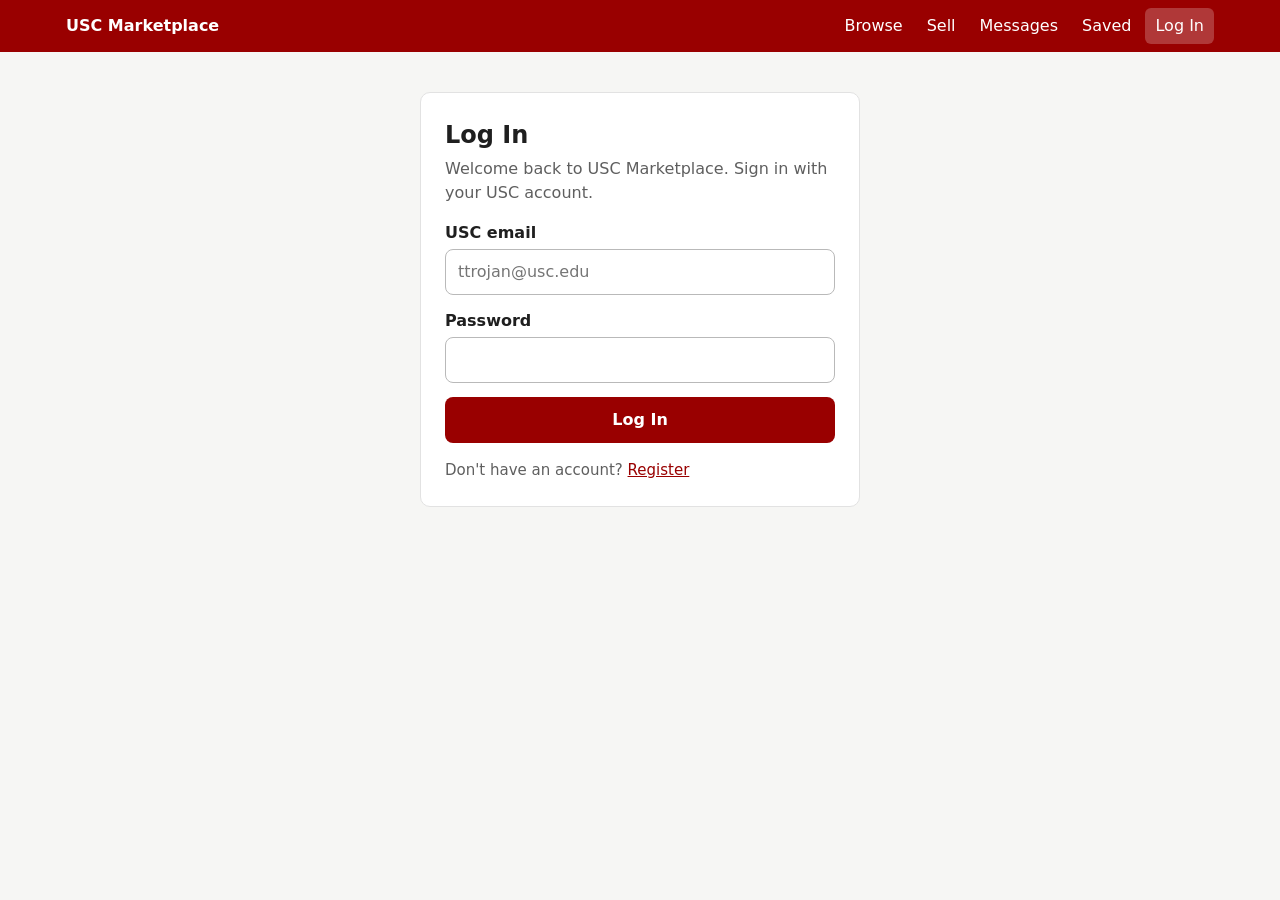
==== WebContent/profile.html @ 00909b3a "Profile pages: profile.html, edit-profile.html (section 6)" ====
<!DOCTYPE html>
<html lang="en">
<head>
  <meta charset="UTF-8">
  <meta name="viewport" content="width=device-width, initial-scale=1">
  <title>Profile · USC Marketplace</title>
  <link rel="stylesheet" href="css/layout.css">
  <link rel="stylesheet" href="css/forms.css">
  <link rel="stylesheet" href="css/profile.css">
</head>
<body>
  <header id="site-nav"></header>

  <main class="page" id="profile-page" aria-live="polite">
    <p class="page-note" id="profile-loading">Loading profile…</p>

    <div id="profile" hidden>
      <section class="profile-header">
        <div class="profile-photo" id="profile-photo"></div>
        <div class="profile-info">
          <h1 class="profile-name" id="profile-name"></h1>
          <p class="profile-meta" id="profile-meta"></p>
          <!-- TODO section 11 (Reviews): show the rating here, e.g. "4.5 (6 reviews)". -->
          <p class="profile-bio" id="profile-bio" hidden></p>
          <div class="profile-actions" id="profile-actions"></div>
        </div>
      </section>

      <section class="profile-listings" aria-labelledby="listings-title">
        <h2 class="section-title" id="listings-title">Listings</h2>
        <p class="empty-note" id="listings-empty" hidden>No listings yet.</p>
        <ul class="feed profile-feed" id="listings"></ul>
      </section>
    </div>

    <div class="empty-note" id="profile-missing" hidden>
      <p>This profile could not be found.</p>
      <a class="btn btn-secondary" id="back-to-browse" href="index.html">Back to Browse</a>
    </div>
  </main>

  <script src="js/toast.js"></script>
  <script src="js/api.js"></script>
  <script src="js/nav.js"></script>
  <script src="js/access.js"></script>
  <script src="js/report.js"></script>
  <script src="js/profile.js"></script>
</body>
</html>
---- WebContent/css/layout.css ----
/*
 * layout.css: shared layout for every page (section 16).
 * Include it before a page's own stylesheet:  <link rel="stylesheet" href="css/layout.css">
 *
 * Screen sizes:
 *   Phones (360 px and up): navigation wraps onto two rows, filters above the feed, 1 column
 *   Tablets (600 to 819 px): filters above the feed, 3 columns
 *   Laptops and desktops (820 px and up): filters on the left, 4 columns, content at most 1180 px wide
 */

:root {
  --cardinal: #990000;
  --gold: #ffcc00;
  --text: #1f1f1f;
  --muted: #5f5f5f;
  --line: #e2e2e2;
  --surface: #ffffff;
  --page: #f6f6f4;
  --error: #b00020;
  --success: #1e6b3a;
  --radius: 10px;
  --max-width: 1180px;
}

* {
  box-sizing: border-box;
}

body {
  margin: 0;
  background: var(--page);
  color: var(--text);
  font-family: system-ui, -apple-system, "Segoe UI", Roboto, Arial, sans-serif;
  font-size: 16px;
  line-height: 1.5;
}

img {
  max-width: 100%;
  display: block;
}

/* ----- navigation bar ----- */

#site-nav {
  background: var(--cardinal);
  color: #fff;
  position: sticky;
  top: 0;
  z-index: 50;
}

.nav {
  max-width: var(--max-width);
  margin: 0 auto;
  padding: 8px 16px;
  display: flex;
  flex-wrap: wrap;            /* phones: links move to a second row */
  align-items: center;
  gap: 4px 16px;
}

.nav-brand {
  color: #fff;
  font-weight: 700;
  text-decoration: none;
  margin-right: auto;
  padding: 6px 0;
}

.nav-links {
  display: flex;
  flex-wrap: wrap;
  align-items: center;
  gap: 4px;
}

.nav-link {
  color: #fff;
  text-decoration: none;
  padding: 6px 10px;
  border-radius: 6px;
  font: inherit;
  display: inline-flex;
  align-items: center;
  gap: 6px;
}

.nav-link:hover,
.nav-link:focus-visible {
  background: rgba(255, 255, 255, 0.15);
}

.nav-active {
  background: rgba(255, 255, 255, 0.22);
}

.nav-button {
  background: none;
  border: 1px solid rgba(255, 255, 255, 0.6);
  cursor: pointer;
}

.nav-avatar {
  width: 34px;
  height: 34px;
  padding: 0;
  justify-content: center;
  border-radius: 50%;
  background: var(--gold);
  color: var(--text);
  font-weight: 700;
  font-size: 14px;
}

.nav-avatar.nav-active,
.nav-avatar:hover {
  background: #ffe066;
}

.nav-badge {
  background: var(--gold);
  color: var(--text);
  border-radius: 999px;
  padding: 0 7px;
  font-size: 12px;
  font-weight: 700;
  line-height: 20px;
}

@media (max-width: 599px) {
  .nav-brand {
    flex-basis: 100%;         /* first row: name, second row: links */
  }
}

/* ----- page width and Browse layout ----- */

.page {
  max-width: var(--max-width);
  margin: 0 auto;
  padding: 16px;
}

.browse {
  display: grid;
  grid-template-columns: 1fr;   /* phones and tablets: filters above the feed */
  gap: 16px;
}

.filters {
  background: var(--surface);
  border: 1px solid var(--line);
  border-radius: var(--radius);
  padding: 16px;
}

.feed {
  display: grid;
  grid-template-columns: 1fr;   /* phones: 1 column */
  gap: 16px;
}

@media (min-width: 600px) {
  .feed {
    grid-template-columns: repeat(3, 1fr);   /* tablets: 3 columns */
  }
}

@media (min-width: 820px) {
  .browse {
    grid-template-columns: 220px 1fr;        /* filters on the left */
    align-items: start;
  }

  .filters {
    position: sticky;
    top: 72px;
  }

  .feed {
    grid-template-columns: repeat(4, 1fr);   /* laptops and desktops: 4 columns */
  }
}

/* ----- listing cards ----- */

.card {
  background: var(--surface);
  border: 1px solid var(--line);
  border-radius: var(--radius);
  overflow: hidden;
  display: flex;
  flex-direction: column;
}

.card img {
  width: 100%;
  aspect-ratio: 4 / 3;
  object-fit: cover;
  background: var(--line);
}

.card-body {
  padding: 10px 12px 12px;
}

.card-title {
  font-weight: 600;
  margin: 0 0 4px;
  overflow: hidden;
  text-overflow: ellipsis;
  white-space: nowrap;
}

.card-price {
  font-weight: 700;
}

.card-meta {
  color: var(--muted);
  font-size: 14px;
}

/* ----- forms and errors ----- */

.field-error,
.form-error {
  color: var(--error);
  font-size: 14px;
  margin: 4px 0 0;
}

.form-error {
  margin-top: 12px;
  font-weight: 600;
}

[aria-invalid="true"] {
  border-color: var(--error) !important;
  outline-color: var(--error);
}

/* ----- notices (toast.js) ----- */

.toast-stack {
  position: fixed;
  right: 16px;
  bottom: 16px;
  z-index: 100;
  display: flex;
  flex-direction: column;
  gap: 8px;
  max-width: min(360px, calc(100vw - 32px));
}

.toast {
  padding: 12px 16px;
  border-radius: 8px;
  color: #fff;
  box-shadow: 0 4px 14px rgba(0, 0, 0, 0.18);
  cursor: pointer;
  opacity: 0;
  transform: translateY(8px);
  transition: opacity 0.2s ease, transform 0.2s ease;
}

.toast-visible {
  opacity: 1;
  transform: none;
}

.toast-success {
  background: var(--success);
}

.toast-error {
  background: var(--error);
}

@media (prefers-reduced-motion: reduce) {
  .toast {
    transition: none;
  }
}
---- WebContent/css/forms.css ----
/*
 * forms.css: forms, buttons and dialogs for the Register, Verify and Admin pages and the Report dialog (section 3).
 * Include it after layout.css:  <link rel="stylesheet" href="css/forms.css">
 */

/* ----- form card ----- */

.form-card {
  background: var(--surface);
  border: 1px solid var(--line);
  border-radius: var(--radius);
  padding: 24px;
  max-width: 440px;
  margin: 24px auto;
}

.form-card h1 {
  font-size: 24px;
  margin: 0 0 4px;
}

.form-intro {
  color: var(--muted);
  margin: 0 0 16px;
  overflow-wrap: anywhere;
}

.field {
  margin-bottom: 14px;
}

.field label,
.field legend {
  display: block;
  font-weight: 600;
  margin-bottom: 4px;
  padding: 0;
}

fieldset.field {
  border: 0;
  padding: 0;
  margin-left: 0;
  margin-right: 0;
  min-width: 0;
}

.field input[type="text"],
.field input[type="email"],
.field input[type="password"],
.field textarea {
  width: 100%;
  padding: 10px 12px;
  border: 1px solid #b9b9b9;
  border-radius: 8px;
  font: inherit;
  background: #fff;
  color: var(--text);
}

.field textarea {
  min-height: 96px;
  resize: vertical;
}

.field input:focus-visible,
.field textarea:focus-visible,
.code-box:focus-visible {
  outline: 2px solid var(--cardinal);
  outline-offset: 1px;
}

.field-hint {
  color: var(--muted);
  font-size: 14px;
  margin: 4px 0 0;
}

.choice-row {
  display: flex;
  flex-wrap: wrap;
  gap: 8px 20px;
}

.choice-row label,
.choice-list label {
  font-weight: 400;
  display: inline-flex;
  align-items: center;
  gap: 6px;
  margin: 0;
}

.choice-list {
  display: grid;
  gap: 6px;
}

.counter {
  color: var(--muted);
  font-size: 13px;
  text-align: right;
  margin: 4px 0 0;
}

.counter-over {
  color: var(--error);
  font-weight: 600;
}

.form-footer {
  margin: 16px 0 0;
  color: var(--muted);
  font-size: 15px;
}

.form-footer a {
  color: var(--cardinal);
}

/* ----- buttons ----- */

.btn {
  display: inline-block;
  padding: 10px 16px;
  border-radius: 8px;
  border: 1px solid transparent;
  font: inherit;
  font-weight: 600;
  cursor: pointer;
  text-decoration: none;
  text-align: center;
}

.btn:focus-visible,
.link-button:focus-visible {
  outline: 2px solid var(--text);
  outline-offset: 2px;
}

.btn-primary {
  background: var(--cardinal);
  color: #fff;
}

.btn-primary:hover {
  background: #7a0000;
}

.btn-secondary {
  background: #fff;
  color: var(--text);
  border-color: #b9b9b9;
}

.btn-secondary:hover {
  background: #f1f1f1;
}

.btn-danger {
  background: #fff;
  color: var(--error);
  border-color: var(--error);
}

.btn-danger:hover {
  background: #fdecee;
}

.btn-block {
  display: block;
  width: 100%;
}

.btn:disabled {
  opacity: 0.6;
  cursor: default;
}

/* A button that looks like a link, e.g. "Send a new code". */
.link-button {
  background: none;
  border: 0;
  padding: 0;
  font: inherit;
  color: var(--cardinal);
  text-decoration: underline;
  cursor: pointer;
}

.link-button:disabled {
  color: var(--muted);
  text-decoration: none;
  cursor: default;
}

/* ----- Verify page: six boxes for the code ----- */

.code-boxes {
  display: flex;
  gap: 8px;
  justify-content: space-between;
  margin: 8px 0 4px;
}

.code-box {
  width: 100%;
  max-width: 56px;
  min-width: 0;
  aspect-ratio: 1 / 1.15;
  text-align: center;
  font: inherit;
  font-size: 24px;
  font-weight: 700;
  border: 1px solid #b9b9b9;
  border-radius: 8px;
  background: #fff;
  color: var(--text);
  padding: 0;
}

/* ----- Report dialog ----- */

.report-dialog {
  border: 1px solid var(--line);
  border-radius: var(--radius);
  padding: 20px;
  width: min(440px, calc(100vw - 32px));
  color: var(--text);
}

.report-dialog::backdrop {
  background: rgba(0, 0, 0, 0.45);
}

.report-dialog h2 {
  font-size: 20px;
  margin: 0 0 4px;
}

.dialog-actions {
  display: flex;
  justify-content: flex-end;
  gap: 8px;
  margin-top: 16px;
}

/* ----- Admin Dashboard ----- */

.page-title {
  font-size: 24px;
  margin: 8px 0 4px;
}

.page-note {
  color: var(--muted);
  margin: 0 0 16px;
}

.report-list {
  display: grid;
  gap: 12px;
  list-style: none;
  padding: 0;
  margin: 0;
}

.report-card {
  background: var(--surface);
  border: 1px solid var(--line);
  border-radius: var(--radius);
  padding: 16px;
}

.report-card h2 {
  font-size: 18px;
  margin: 0 0 6px;
  overflow-wrap: anywhere;
}

.report-tag {
  display: inline-block;
  background: #fdecee;
  color: var(--error);
  border-radius: 999px;
  padding: 1px 10px;
  font-size: 13px;
  font-weight: 600;
}

.report-comment {
  margin: 8px 0;
  overflow-wrap: anywhere;
}

.report-meta {
  color: var(--muted);
  font-size: 14px;
  margin: 0;
}

.report-actions {
  display: flex;
  flex-wrap: wrap;
  gap: 8px;
  margin-top: 12px;
}

.empty-note {
  background: var(--surface);
  border: 1px dashed #b9b9b9;
  border-radius: var(--radius);
  padding: 24px;
  text-align: center;
  color: var(--muted);
}
---- WebContent/css/profile.css ----
/*
 * profile.css: the Profile and Edit Profile pages (section 6).
 * Include it after layout.css and forms.css:  <link rel="stylesheet" href="css/profile.css">
 */

/* ----- profile header ----- */

.profile-header {
  display: flex;
  flex-wrap: wrap;            /* phones: the photo sits above the name */
  align-items: flex-start;
  gap: 16px 24px;
  background: var(--surface);
  border: 1px solid var(--line);
  border-radius: var(--radius);
  padding: 20px;
  margin: 8px 0 24px;
}

.profile-photo {
  flex: 0 0 auto;
  width: 112px;
  height: 112px;
  border-radius: 50%;
  overflow: hidden;
  background: var(--line);
}

.profile-photo img {
  width: 100%;
  height: 100%;
  object-fit: cover;
}

.profile-photo-small {
  width: 88px;
  height: 88px;
}

/* No photo: a gold circle with the initials, like the Profile button in the navigation bar. */
.profile-initials {
  display: flex;
  align-items: center;
  justify-content: center;
  background: var(--gold);
  color: var(--text);
  font-size: 36px;
  font-weight: 700;
}

.profile-photo-small.profile-initials {
  font-size: 28px;
}

.profile-info {
  flex: 1 1 240px;
  min-width: 0;
}

.profile-name {
  font-size: 24px;
  margin: 0 0 2px;
  overflow-wrap: anywhere;
}

.profile-meta {
  color: var(--muted);
  margin: 0;
}

.profile-bio {
  margin: 12px 0 0;
  white-space: pre-line;      /* keep the line breaks the user typed */
  overflow-wrap: anywhere;
}

.profile-actions {
  display: flex;
  flex-wrap: wrap;
  gap: 8px;
  margin-top: 16px;
}

.profile-actions:empty {
  display: none;
}

/* ----- listings ----- */

.section-title {
  font-size: 20px;
  margin: 0 0 12px;
}

.profile-feed {
  list-style: none;
  padding: 0;
  margin: 0;
}

.card-placeholder {
  aspect-ratio: 4 / 3;
  display: flex;
  align-items: center;
  justify-content: center;
  background: #ececea;
  color: var(--muted);
  font-size: 14px;
}

.card-price-row {
  display: flex;
  align-items: center;
  justify-content: space-between;
  gap: 8px;
  margin: 0;
}

.card-meta {
  margin: 0;
}

.status-badge {
  border-radius: 999px;
  padding: 1px 10px;
  font-size: 13px;
  font-weight: 600;
  background: #ececea;
  color: var(--muted);
}

.status-pending {
  background: #fff4cc;
  color: #6b5200;
}

.status-sold {
  background: #e3f1e8;
  color: var(--success);
}

.card-edit {
  display: inline-block;
  margin-top: 8px;
  color: var(--cardinal);
  font-weight: 600;
}

/* ----- Edit Profile ----- */

.field-label {
  display: block;
  font-weight: 600;
  margin-bottom: 4px;
}

.label-note {
  color: var(--muted);
  font-weight: 400;
}

.photo-editor {
  display: flex;
  flex-wrap: wrap;
  align-items: center;
  gap: 12px 16px;
}

.photo-buttons {
  display: flex;
  flex-wrap: wrap;
  gap: 8px;
}

/* The file input is hidden; its label is the "Upload new photo" button. */
.visually-hidden {
  position: absolute;
  width: 1px;
  height: 1px;
  margin: -1px;
  padding: 0;
  overflow: hidden;
  clip: rect(0 0 0 0);
  white-space: nowrap;
  border: 0;
}

.photo-buttons label.btn {
  display: inline-block;      /* forms.css makes .field labels block */
  margin: 0;
  font-weight: 600;
}

.photo-buttons:focus-within label.btn {
  outline: 2px solid var(--text);
  outline-offset: 2px;
}

.photo-buttons:has(button:focus-visible) label.btn {
  outline: none;
}

.readonly-fields {
  display: grid;
  gap: 10px;
  margin: 4px 0 0;
}

.readonly-fields dt {
  font-weight: 600;
}

.readonly-fields dd {
  margin: 0;
  color: var(--muted);
  overflow-wrap: anywhere;
}

.form-buttons {
  display: flex;
  justify-content: flex-end;
  flex-wrap: wrap;
  gap: 8px;
  margin-top: 20px;
}

@media (max-width: 399px) {
  .form-card {
    padding: 20px 16px;       /* more room for the fields on small phones */
  }

  .form-buttons .btn {
    flex: 1 1 auto;
  }
}
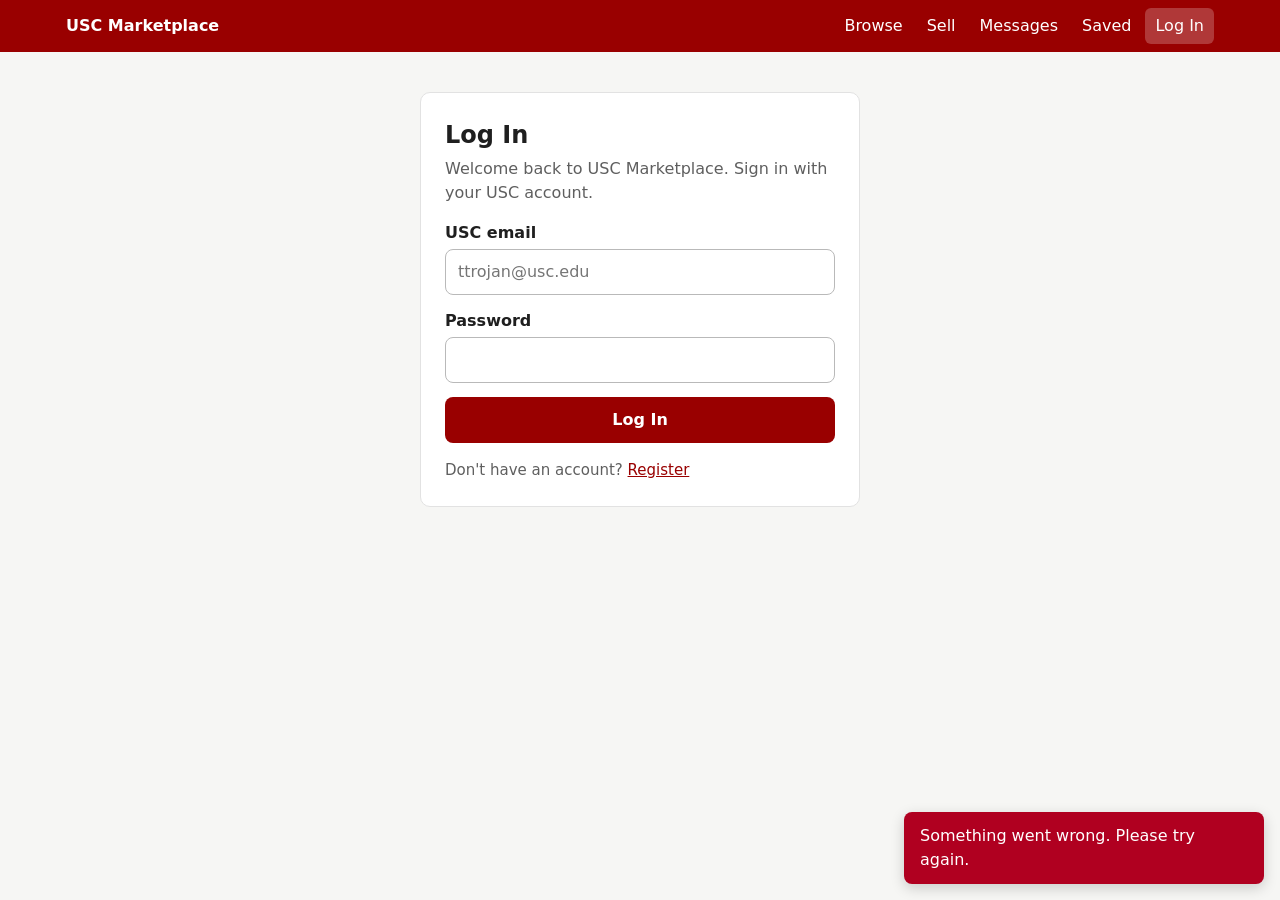
==== commit c83ffcef: "Implement listing status, browse and search, and listing pop-up" ====
--- a/WebContent/profile.html
+++ b/WebContent/profile.html
@@ -7,6 +7,7 @@
   <link rel="stylesheet" href="css/layout.css">
   <link rel="stylesheet" href="css/forms.css">
   <link rel="stylesheet" href="css/profile.css">
+  <link rel="stylesheet" href="css/listings.css">
 </head>
 <body>
   <header id="site-nav"></header>
@@ -44,6 +45,7 @@
   <script src="js/nav.js"></script>
   <script src="js/access.js"></script>
   <script src="js/report.js"></script>
+  <script src="js/listing-popup.js"></script>
   <script src="js/profile.js"></script>
 </body>
 </html>
--- a/WebContent/css/profile.css
+++ b/WebContent/css/profile.css
@@ -187,6 +187,7 @@
 
 .photo-buttons label.btn {
   display: inline-block;      /* forms.css makes .field labels block */
+  padding: 10px 16px;         /* and removes their padding; give back the .btn padding */
   margin: 0;
   font-weight: 600;
 }
--- a/WebContent/css/listings.css
+++ b/WebContent/css/listings.css
@@ -0,0 +1,24 @@
+#search label { display:block; margin:.65rem 0; }
+#search input:not([type=checkbox]), #search select, .status-form select { display:block; width:100%; padding:.45rem; }
+#search summary { cursor:pointer; margin-top:1rem; font-weight:600; }
+#results nav { margin:1rem 0; }
+.listing-open { all:unset; color:inherit; cursor:pointer; font-weight:650; }
+.listing-open:focus-visible { outline:2px solid var(--cardinal); }
+.card { position:relative; }
+.listing-open::after { content:""; position:absolute; inset:0; }
+.card .heart, .card .card-edit { position:relative; z-index:1; }
+.card.sold { filter:grayscale(1); background:#eee; }
+.listing-dialog { width:min(38rem,94vw); max-height:88vh; border:1px solid var(--line); border-radius:var(--radius); padding:1.25rem; }
+.listing-dialog::backdrop { background:rgb(0 0 0 / .55); }
+body:has(.listing-dialog[open]) { overflow:hidden; }
+.listing-dialog .close { float:right; }
+.listing-dialog img { max-height:16rem; margin:auto; object-fit:contain; }
+.listing-gallery { text-align:center; background:var(--page); padding:1rem; }
+.listing-actions, .listing-gallery nav { display:flex; flex-wrap:wrap; justify-content:flex-start; gap:.5rem; margin:.75rem 0; }
+.status-form { display:grid; gap:.5rem; margin-top:1rem; }
+.listing-dialog button, #results button:not(.listing-open), #search button { cursor:pointer; }
+.listing-dialog button:disabled, #results button:disabled { cursor:default; }
+.card-placeholder { background:var(--page); display:grid; place-items:center; min-height:6rem; color:var(--muted); }
+.listing-dialog dt { font-weight:600; }
+.listing-dialog dd { margin:0 0 .4rem; overflow-wrap:anywhere; }
+.listing-dialog p { white-space:pre-line; overflow-wrap:anywhere; }
